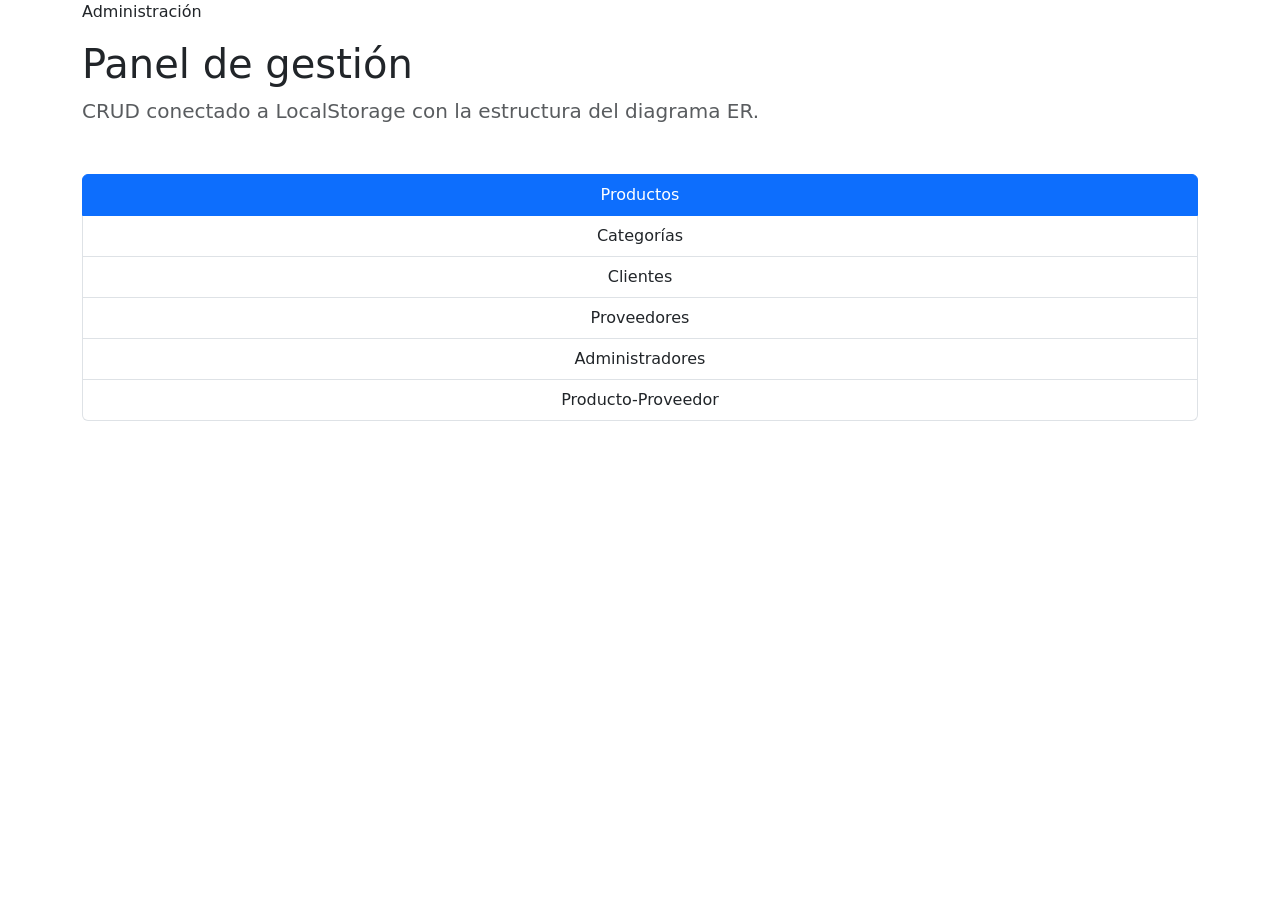
==== admin.html @ edb278b2 "Add files via upload" ====
<!doctype html><html lang="es"><head><meta charset="utf-8"><meta name="viewport" content="width=device-width,initial-scale=1"><title>Panel · Flores Mobiliario</title><link href="https://cdn.jsdelivr.net/npm/bootstrap@5.3.3/dist/css/bootstrap.min.css" rel="stylesheet"><link rel="stylesheet" href="css/estilos.css"><script src="js/app.js"></script></head><body><script>nav('admin')</script><script>requireAdmin()</script><header class="page-head"><div class="container"><p class="eyebrow text-dark">Administración</p><h1 class="section-title">Panel de gestión</h1><p class="lead text-muted">CRUD conectado a LocalStorage con la estructura del diagrama ER.</p></div></header><main class="container my-5"><div class="row g-4 mb-4" id="stats"></div><div class="admin-layout"><aside class="side"><div class="list-group"><button class="list-group-item active" onclick="section('productos',this)">Productos</button><button class="list-group-item" onclick="section('categorias',this)">Categorías</button><button class="list-group-item" onclick="section('clientes',this)">Clientes</button><button class="list-group-item" onclick="section('proveedores',this)">Proveedores</button><button class="list-group-item" onclick="section('admins',this)">Administradores</button><button class="list-group-item" onclick="section('relaciones',this)">Producto-Proveedor</button></div></aside><section class="card-pro p-4"><div id="panel"></div></section></div></main><script>
function refreshStats(){stats.innerHTML=[['Productos',get(DB.productos).length],['Clientes',get(DB.clientes).length],['Proveedores',get(DB.proveedores).length],['Cotizaciones',get(DB.cotizaciones).length]].map(x=>`<div class="col-md-3"><div class="card-pro stat"><div class="text-muted">${x[0]}</div><div class="num">${x[1]}</div></div></div>`).join('')}
function section(name,btn){document.querySelectorAll('.list-group-item').forEach(b=>b.classList.remove('active'));if(btn)btn.classList.add('active');window['sec_'+name]();refreshStats()}
function table(headers,rows){return `<div class="table-responsive"><table class="table"><thead><tr>${headers.map(h=>`<th>${h}</th>`).join('')}</tr></thead><tbody>${rows||'<tr><td colspan="99" class="text-center text-muted py-4">Sin registros.</td></tr>'}</tbody></table></div>`}
function sec_productos(){const cm=catsMap();panel.innerHTML=`<div class="d-flex justify-content-between mb-3"><h3>Productos</h3><button class="btn btn-brand" onclick="formProducto()">Nuevo producto</button></div>`+table(['Imagen','Nombre','Categoría','Precio','Stock','Acciones'],get(DB.productos).map(p=>`<tr><td><img class="thumb" src="${p.imagen}"></td><td>${p.nombre}<br><small>${p.color} · ${p.medida}</small></td><td>${cm[p.id_categoria]||''}</td><td>${money(p.precio)}</td><td>${p.stock}</td><td><button class="btn btn-sm btn-outline-brand" onclick="formProducto(${p.id})">Editar</button> <button class="btn btn-sm btn-outline-danger" onclick="delItem(DB.productos,${p.id});sec_productos()">Borrar</button></td></tr>`).join(''))}
function formProducto(id){const p=id?one(DB.productos,id):{id:'',nombre:'',color:'',precio:'',medida:'',stock:'',id_categoria:1,imagen:'escritorio.jpg',descripcion:''};panel.innerHTML=`<h3>${id?'Editar':'Nuevo'} producto</h3><form id="fp" class="row g-3"><div class="col-md-6"><label>Nombre</label><input id="nombre" class="form-control" value="${p.nombre}" required></div><div class="col-md-3"><label>Color</label><input id="color" class="form-control" value="${p.color}" required></div><div class="col-md-3"><label>Precio</label><input id="precio" type="number" class="form-control" value="${p.precio}" required></div><div class="col-md-4"><label>Medida</label><input id="medida" class="form-control" value="${p.medida}" required></div><div class="col-md-2"><label>Stock</label><input id="stock" type="number" class="form-control" value="${p.stock}" required></div><div class="col-md-3"><label>Categoría</label><select id="categoria" class="form-select">${get(DB.categorias).map(c=>`<option value="${c.id}" ${p.id_categoria==c.id?'selected':''}>${c.nombre}</option>`)}</select></div><div class="col-md-3"><label>Imagen</label><select id="imagen" class="form-select">${imgs.map(im=>`<option ${p.imagen==im?'selected':''}>${im}</option>`)}</select></div><div class="col-12"><label>Descripción</label><textarea id="descripcion" class="form-control">${p.descripcion||''}</textarea></div><div class="col-12"><button class="btn btn-brand">Guardar</button> <button type="button" class="btn btn-outline-secondary" onclick="sec_productos()">Cancelar</button></div></form>`;fp.onsubmit=e=>{e.preventDefault();let arr=get(DB.productos);let obj={id:id||nextId(DB.productos),nombre:nombre.value,color:color.value,precio:Number(precio.value),medida:medida.value,stock:Number(stock.value),id_categoria:Number(categoria.value),imagen:imagen.value,descripcion:descripcion.value};id?arr[arr.findIndex(x=>x.id==id)]=obj:arr.push(obj);set(DB.productos,arr);sec_productos()}}
function simpleSec(title,key,fields){panel.innerHTML=`<div class="d-flex justify-content-between mb-3"><h3>${title}</h3><button class="btn btn-brand" onclick="simpleForm('${title}','${key}')">Nuevo</button></div>`+table(['ID',...fields,'Acciones'],get(DB[key]).map(x=>`<tr><td>${x.id}</td>${fields.map(f=>`<td>${x[f]||''}</td>`).join('')}<td><button class="btn btn-sm btn-outline-brand" onclick="simpleForm('${title}','${key}',${x.id})">Editar</button> <button class="btn btn-sm btn-outline-danger" onclick="delItem(DB.${key},${x.id});section('${key==='administradores'?'admins':key}')">Borrar</button></td></tr>`).join(''))}
function simpleForm(title,key,id){const fields={categorias:['nombre'],clientes:['nombre','telefono','correo','direccion'],proveedores:['nombre','telefono','correo','direccion','ciudad','pais','estado'],administradores:['nombre','usuario','correo','password','rol']}[key];const x=id?one(DB[key],id):Object.fromEntries(fields.map(f=>[f,'']));panel.innerHTML=`<h3>${id?'Editar':'Nuevo'} ${title}</h3><form id="sf" class="row g-3">${fields.map(f=>`<div class="col-md-6"><label>${f}</label><input id="f_${f}" class="form-control" value="${x[f]||''}" ${f==='password'?'type="password"':''}></div>`).join('')}<div class="col-12"><button class="btn btn-brand">Guardar</button></div></form>`;sf.onsubmit=e=>{e.preventDefault();let arr=get(DB[key]);let obj={id:id||nextId(DB[key])};fields.forEach(f=>obj[f]=document.getElementById('f_'+f).value);id?arr[arr.findIndex(y=>y.id==id)]=obj:arr.push(obj);set(DB[key],arr);section(key==='administradores'?'admins':key)}}
function delItem(key,id){if(confirm('¿Eliminar registro?'))set(key,get(key).filter(x=>x.id!=id))}
function sec_categorias(){simpleSec('Categorías','categorias',['nombre'])}function sec_clientes(){simpleSec('Clientes','clientes',['nombre','telefono','correo','direccion'])}function sec_proveedores(){simpleSec('Proveedores','proveedores',['nombre','telefono','correo','ciudad','estado'])}function sec_admins(){simpleSec('Administradores','administradores',['nombre','usuario','correo','rol'])}
function sec_relaciones(){const ps=get(DB.productos),pr=get(DB.proveedores);panel.innerHTML=`<h3>Producto-Proveedor</h3><form id="fr" class="row g-3 mb-4"><div class="col-md-3"><select id="proveedor" class="form-select">${pr.map(x=>`<option value="${x.id}">${x.nombre}</option>`)}</select></div><div class="col-md-3"><select id="producto" class="form-select">${ps.map(x=>`<option value="${x.id}">${x.nombre}</option>`)}</select></div><div class="col-md-2"><input id="pc" type="number" class="form-control" placeholder="Precio compra"></div><div class="col-md-2"><input id="te" type="number" class="form-control" placeholder="Días entrega"></div><div class="col-md-2"><button class="btn btn-brand w-100">Agregar</button></div></form>`+table(['Proveedor','Producto','Precio compra','Entrega'],get(DB.productoProveedor).map(r=>`<tr><td>${one(DB.proveedores,r.id_proveedor)?.nombre||''}</td><td>${one(DB.productos,r.id_producto)?.nombre||''}</td><td>${money(r.precio_compra)}</td><td>${r.tiempo_entrega} días</td></tr>`).join(''));fr.onsubmit=e=>{e.preventDefault();let a=get(DB.productoProveedor);a.push({id_proveedor:Number(proveedor.value),id_producto:Number(producto.value),precio_compra:Number(pc.value),tiempo_entrega:Number(te.value)});set(DB.productoProveedor,a);sec_relaciones()}}
refreshStats();sec_productos();
</script><script>footer()</script><script src="https://cdn.jsdelivr.net/npm/bootstrap@5.3.3/dist/js/bootstrap.bundle.min.js"></script></body></html>
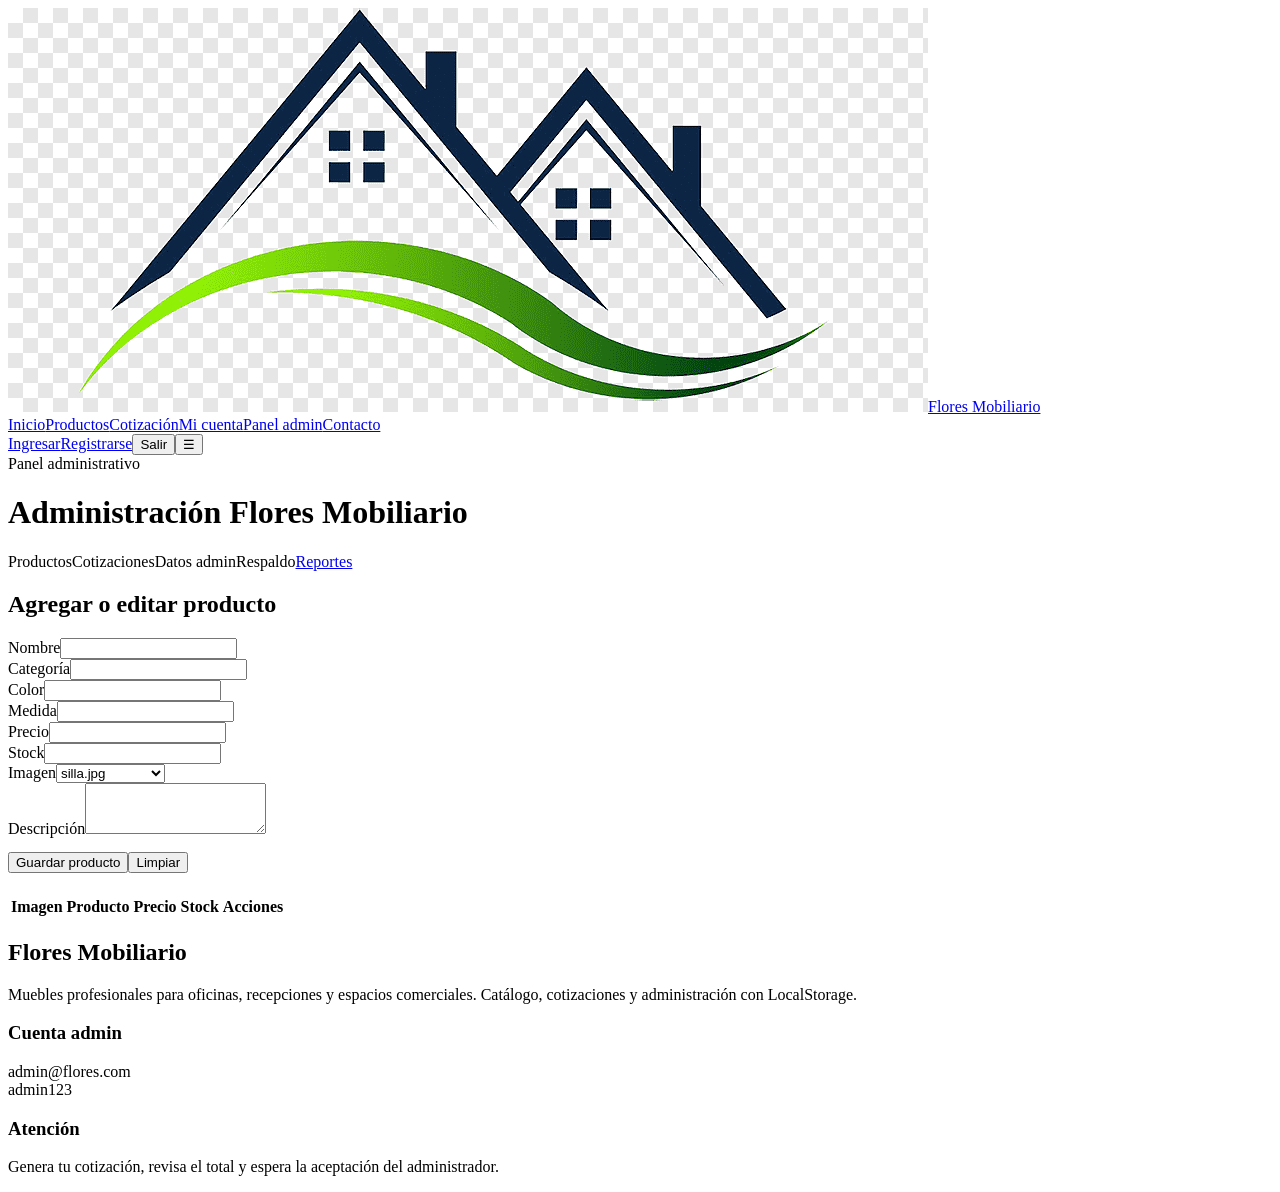
==== commit 2e750daa: "Add files via upload" ====
--- a/admin.html
+++ b/admin.html
@@ -1,13 +1 @@
-<!doctype html><html lang="es"><head><meta charset="utf-8"><meta name="viewport" content="width=device-width,initial-scale=1"><title>Panel · Flores Mobiliario</title><link href="https://cdn.jsdelivr.net/npm/bootstrap@5.3.3/dist/css/bootstrap.min.css" rel="stylesheet"><link rel="stylesheet" href="css/estilos.css"><script src="js/app.js"></script></head><body><script>nav('admin')</script><script>requireAdmin()</script><header class="page-head"><div class="container"><p class="eyebrow text-dark">Administración</p><h1 class="section-title">Panel de gestión</h1><p class="lead text-muted">CRUD conectado a LocalStorage con la estructura del diagrama ER.</p></div></header><main class="container my-5"><div class="row g-4 mb-4" id="stats"></div><div class="admin-layout"><aside class="side"><div class="list-group"><button class="list-group-item active" onclick="section('productos',this)">Productos</button><button class="list-group-item" onclick="section('categorias',this)">Categorías</button><button class="list-group-item" onclick="section('clientes',this)">Clientes</button><button class="list-group-item" onclick="section('proveedores',this)">Proveedores</button><button class="list-group-item" onclick="section('admins',this)">Administradores</button><button class="list-group-item" onclick="section('relaciones',this)">Producto-Proveedor</button></div></aside><section class="card-pro p-4"><div id="panel"></div></section></div></main><script>
-function refreshStats(){stats.innerHTML=[['Productos',get(DB.productos).length],['Clientes',get(DB.clientes).length],['Proveedores',get(DB.proveedores).length],['Cotizaciones',get(DB.cotizaciones).length]].map(x=>`<div class="col-md-3"><div class="card-pro stat"><div class="text-muted">${x[0]}</div><div class="num">${x[1]}</div></div></div>`).join('')}
-function section(name,btn){document.querySelectorAll('.list-group-item').forEach(b=>b.classList.remove('active'));if(btn)btn.classList.add('active');window['sec_'+name]();refreshStats()}
-function table(headers,rows){return `<div class="table-responsive"><table class="table"><thead><tr>${headers.map(h=>`<th>${h}</th>`).join('')}</tr></thead><tbody>${rows||'<tr><td colspan="99" class="text-center text-muted py-4">Sin registros.</td></tr>'}</tbody></table></div>`}
-function sec_productos(){const cm=catsMap();panel.innerHTML=`<div class="d-flex justify-content-between mb-3"><h3>Productos</h3><button class="btn btn-brand" onclick="formProducto()">Nuevo producto</button></div>`+table(['Imagen','Nombre','Categoría','Precio','Stock','Acciones'],get(DB.productos).map(p=>`<tr><td><img class="thumb" src="${p.imagen}"></td><td>${p.nombre}<br><small>${p.color} · ${p.medida}</small></td><td>${cm[p.id_categoria]||''}</td><td>${money(p.precio)}</td><td>${p.stock}</td><td><button class="btn btn-sm btn-outline-brand" onclick="formProducto(${p.id})">Editar</button> <button class="btn btn-sm btn-outline-danger" onclick="delItem(DB.productos,${p.id});sec_productos()">Borrar</button></td></tr>`).join(''))}
-function formProducto(id){const p=id?one(DB.productos,id):{id:'',nombre:'',color:'',precio:'',medida:'',stock:'',id_categoria:1,imagen:'escritorio.jpg',descripcion:''};panel.innerHTML=`<h3>${id?'Editar':'Nuevo'} producto</h3><form id="fp" class="row g-3"><div class="col-md-6"><label>Nombre</label><input id="nombre" class="form-control" value="${p.nombre}" required></div><div class="col-md-3"><label>Color</label><input id="color" class="form-control" value="${p.color}" required></div><div class="col-md-3"><label>Precio</label><input id="precio" type="number" class="form-control" value="${p.precio}" required></div><div class="col-md-4"><label>Medida</label><input id="medida" class="form-control" value="${p.medida}" required></div><div class="col-md-2"><label>Stock</label><input id="stock" type="number" class="form-control" value="${p.stock}" required></div><div class="col-md-3"><label>Categoría</label><select id="categoria" class="form-select">${get(DB.categorias).map(c=>`<option value="${c.id}" ${p.id_categoria==c.id?'selected':''}>${c.nombre}</option>`)}</select></div><div class="col-md-3"><label>Imagen</label><select id="imagen" class="form-select">${imgs.map(im=>`<option ${p.imagen==im?'selected':''}>${im}</option>`)}</select></div><div class="col-12"><label>Descripción</label><textarea id="descripcion" class="form-control">${p.descripcion||''}</textarea></div><div class="col-12"><button class="btn btn-brand">Guardar</button> <button type="button" class="btn btn-outline-secondary" onclick="sec_productos()">Cancelar</button></div></form>`;fp.onsubmit=e=>{e.preventDefault();let arr=get(DB.productos);let obj={id:id||nextId(DB.productos),nombre:nombre.value,color:color.value,precio:Number(precio.value),medida:medida.value,stock:Number(stock.value),id_categoria:Number(categoria.value),imagen:imagen.value,descripcion:descripcion.value};id?arr[arr.findIndex(x=>x.id==id)]=obj:arr.push(obj);set(DB.productos,arr);sec_productos()}}
-function simpleSec(title,key,fields){panel.innerHTML=`<div class="d-flex justify-content-between mb-3"><h3>${title}</h3><button class="btn btn-brand" onclick="simpleForm('${title}','${key}')">Nuevo</button></div>`+table(['ID',...fields,'Acciones'],get(DB[key]).map(x=>`<tr><td>${x.id}</td>${fields.map(f=>`<td>${x[f]||''}</td>`).join('')}<td><button class="btn btn-sm btn-outline-brand" onclick="simpleForm('${title}','${key}',${x.id})">Editar</button> <button class="btn btn-sm btn-outline-danger" onclick="delItem(DB.${key},${x.id});section('${key==='administradores'?'admins':key}')">Borrar</button></td></tr>`).join(''))}
-function simpleForm(title,key,id){const fields={categorias:['nombre'],clientes:['nombre','telefono','correo','direccion'],proveedores:['nombre','telefono','correo','direccion','ciudad','pais','estado'],administradores:['nombre','usuario','correo','password','rol']}[key];const x=id?one(DB[key],id):Object.fromEntries(fields.map(f=>[f,'']));panel.innerHTML=`<h3>${id?'Editar':'Nuevo'} ${title}</h3><form id="sf" class="row g-3">${fields.map(f=>`<div class="col-md-6"><label>${f}</label><input id="f_${f}" class="form-control" value="${x[f]||''}" ${f==='password'?'type="password"':''}></div>`).join('')}<div class="col-12"><button class="btn btn-brand">Guardar</button></div></form>`;sf.onsubmit=e=>{e.preventDefault();let arr=get(DB[key]);let obj={id:id||nextId(DB[key])};fields.forEach(f=>obj[f]=document.getElementById('f_'+f).value);id?arr[arr.findIndex(y=>y.id==id)]=obj:arr.push(obj);set(DB[key],arr);section(key==='administradores'?'admins':key)}}
-function delItem(key,id){if(confirm('¿Eliminar registro?'))set(key,get(key).filter(x=>x.id!=id))}
-function sec_categorias(){simpleSec('Categorías','categorias',['nombre'])}function sec_clientes(){simpleSec('Clientes','clientes',['nombre','telefono','correo','direccion'])}function sec_proveedores(){simpleSec('Proveedores','proveedores',['nombre','telefono','correo','ciudad','estado'])}function sec_admins(){simpleSec('Administradores','administradores',['nombre','usuario','correo','rol'])}
-function sec_relaciones(){const ps=get(DB.productos),pr=get(DB.proveedores);panel.innerHTML=`<h3>Producto-Proveedor</h3><form id="fr" class="row g-3 mb-4"><div class="col-md-3"><select id="proveedor" class="form-select">${pr.map(x=>`<option value="${x.id}">${x.nombre}</option>`)}</select></div><div class="col-md-3"><select id="producto" class="form-select">${ps.map(x=>`<option value="${x.id}">${x.nombre}</option>`)}</select></div><div class="col-md-2"><input id="pc" type="number" class="form-control" placeholder="Precio compra"></div><div class="col-md-2"><input id="te" type="number" class="form-control" placeholder="Días entrega"></div><div class="col-md-2"><button class="btn btn-brand w-100">Agregar</button></div></form>`+table(['Proveedor','Producto','Precio compra','Entrega'],get(DB.productoProveedor).map(r=>`<tr><td>${one(DB.proveedores,r.id_proveedor)?.nombre||''}</td><td>${one(DB.productos,r.id_producto)?.nombre||''}</td><td>${money(r.precio_compra)}</td><td>${r.tiempo_entrega} días</td></tr>`).join(''));fr.onsubmit=e=>{e.preventDefault();let a=get(DB.productoProveedor);a.push({id_proveedor:Number(proveedor.value),id_producto:Number(producto.value),precio_compra:Number(pc.value),tiempo_entrega:Number(te.value)});set(DB.productoProveedor,a);sec_relaciones()}}
-refreshStats();sec_productos();
-</script><script>footer()</script><script src="https://cdn.jsdelivr.net/npm/bootstrap@5.3.3/dist/js/bootstrap.bundle.min.js"></script></body></html>+<!doctype html><html lang="es"><head><meta charset="utf-8"><meta name="viewport" content="width=device-width, initial-scale=1"><title>Admin | Flores Mobiliario</title><link rel="stylesheet" href="css/estilos.css"></head><body><header class="topbar"><div class="container nav"><a class="brand" href="index.html"><img src="logo.png" alt="Logo"><span>Flores Mobiliario</span></a><nav class="links"><a href="index.html">Inicio</a><a href="productos.html">Productos</a><a href="cotizacion.html" data-user>Cotización</a><a href="perfil.html" data-user>Mi cuenta</a><a href="admin.html" data-admin>Panel admin</a><a href="contacto.html">Contacto</a></nav><div class="nav-actions"><a class="btn btn-outline btn-small" href="login.html" data-guest>Ingresar</a><a class="btn btn-primary btn-small" href="registro.html" data-guest>Registrarse</a><button class="btn btn-outline btn-small" onclick="logout()" data-auth>Salir</button><button id="mobileMenu" class="btn btn-small mobile-menu">☰</button></div></div></header><main id="adminPage" class="section"><div class="container"><span class="pill">Panel administrativo</span><h1 class="section-title">Administración Flores Mobiliario</h1><div class="admin-layout"><aside class="side"><a data-go="productos" onclick="adminTab('productos')">Productos</a><a data-go="cotizaciones" onclick="adminTab('cotizaciones')">Cotizaciones</a><a data-go="adminDatos" onclick="adminTab('adminDatos')">Datos admin</a><a data-go="respaldo" onclick="adminTab('respaldo')">Respaldo</a><a href="reportes.html">Reportes</a></aside><section><div data-panel="productos"><div class="card card-pad"><h2>Agregar o editar producto</h2><form id="productForm"><input type="hidden" name="id"><div class="form-grid"><div class="form-row"><label>Nombre</label><input name="nombre" class="input" required></div><div class="form-row"><label>Categoría</label><input name="categoria" class="input" required></div><div class="form-row"><label>Color</label><input name="color" class="input" required></div><div class="form-row"><label>Medida</label><input name="medida" class="input" required></div><div class="form-row"><label>Precio</label><input name="precio" type="number" class="input" required></div><div class="form-row"><label>Stock</label><input name="stock" type="number" class="input" required></div><div class="form-row"><label>Imagen</label><select name="img"><option>silla.jpg</option><option>escritorio.jpg</option><option>librero.jpeg</option><option>mesa.jpeg</option><option>recepcion.jpeg</option><option>archivero.jpg</option><option>banner.jpg</option></select></div><div class="form-row" style="grid-column:1/-1"><label>Descripción</label><textarea name="descripcion" rows="3" required></textarea></div></div><button class="btn btn-primary" style="margin-top:14px">Guardar producto</button><button type="button" class="btn btn-outline" onclick="clearProduct()">Limpiar</button></form></div><div class="table-wrap" style="margin-top:22px"><table><thead><tr><th>Imagen</th><th>Producto</th><th>Precio</th><th>Stock</th><th>Acciones</th></tr></thead><tbody id="adminProducts"></tbody></table></div></div><div data-panel="cotizaciones" style="display:none"><h2>Cotizaciones de usuarios</h2><p class="section-lead">Puedes aceptar, eliminar o aplicar cambios de cantidades a una cotización si el cliente lo pide.</p><div id="adminQuotes" class="grid"></div></div><div data-panel="adminDatos" style="display:none"><form id="adminForm" class="card card-pad"><h2>Datos del administrador</h2><div class="form-grid"><div class="form-row"><label>Nombre</label><input name="nombre" class="input"></div><div class="form-row"><label>Apellidos</label><input name="apellidos" class="input"></div><div class="form-row"><label>Correo</label><input name="correo" type="email" class="input"></div><div class="form-row"><label>Teléfono</label><input name="telefono" class="input"></div><div class="form-row"><label>Rol</label><input name="rol" class="input"></div><div class="form-row"><label>Contraseña</label><input name="password" class="input"></div></div><button class="btn btn-primary" style="margin-top:14px">Guardar datos</button> <button type="button" id="deleteAdmin" class="btn btn-danger" style="margin-top:14px">Eliminar mi cuenta admin</button><p class="mini">La eliminación pide confirmación de la dueña.</p></form></div><div data-panel="respaldo" style="display:none"><div class="card card-pad"><h2>Respaldo de información</h2><p class="section-lead">Exporta o importa una copia JSON de LocalStorage para cumplir el respaldo de información del sistema.</p><button class="btn btn-primary" onclick="exportBackup()">Descargar respaldo JSON</button><label class="btn btn-outline" style="margin-left:8px">Importar respaldo<input type="file" accept="application/json" style="display:none" onchange="importBackup(this.files[0])"></label></div></div></section></div></div></main><footer class="footer"><div class="container footer-grid"><div><h2>Flores Mobiliario</h2><p>Muebles profesionales para oficinas, recepciones y espacios comerciales. Catálogo, cotizaciones y administración con LocalStorage.</p></div><div><h3>Cuenta admin</h3><p>admin@flores.com<br>admin123</p></div><div><h3>Atención</h3><p>Genera tu cotización, revisa el total y espera la aceptación del administrador.</p></div></div></footer><div id="toast" class="toast"></div><script src="js/app.js"></script></body></html>
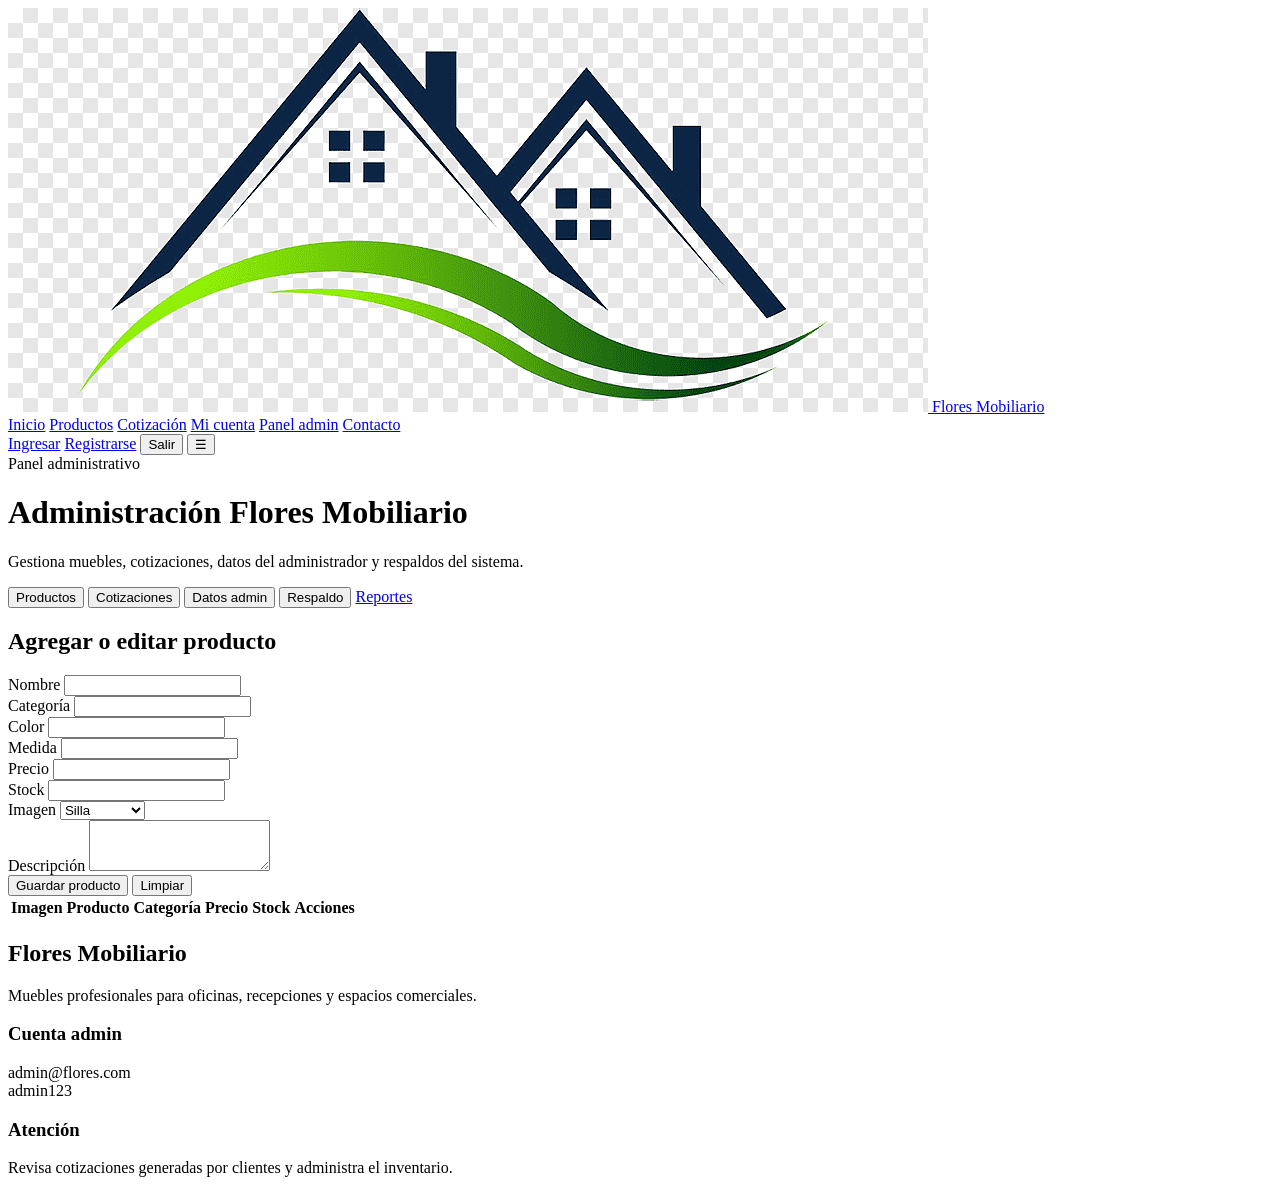
==== commit 8240ae07: "Update admin.html" ====
--- a/admin.html
+++ b/admin.html
@@ -1 +1,243 @@
-<!doctype html><html lang="es"><head><meta charset="utf-8"><meta name="viewport" content="width=device-width, initial-scale=1"><title>Admin | Flores Mobiliario</title><link rel="stylesheet" href="css/estilos.css"></head><body><header class="topbar"><div class="container nav"><a class="brand" href="index.html"><img src="logo.png" alt="Logo"><span>Flores Mobiliario</span></a><nav class="links"><a href="index.html">Inicio</a><a href="productos.html">Productos</a><a href="cotizacion.html" data-user>Cotización</a><a href="perfil.html" data-user>Mi cuenta</a><a href="admin.html" data-admin>Panel admin</a><a href="contacto.html">Contacto</a></nav><div class="nav-actions"><a class="btn btn-outline btn-small" href="login.html" data-guest>Ingresar</a><a class="btn btn-primary btn-small" href="registro.html" data-guest>Registrarse</a><button class="btn btn-outline btn-small" onclick="logout()" data-auth>Salir</button><button id="mobileMenu" class="btn btn-small mobile-menu">☰</button></div></div></header><main id="adminPage" class="section"><div class="container"><span class="pill">Panel administrativo</span><h1 class="section-title">Administración Flores Mobiliario</h1><div class="admin-layout"><aside class="side"><a data-go="productos" onclick="adminTab('productos')">Productos</a><a data-go="cotizaciones" onclick="adminTab('cotizaciones')">Cotizaciones</a><a data-go="adminDatos" onclick="adminTab('adminDatos')">Datos admin</a><a data-go="respaldo" onclick="adminTab('respaldo')">Respaldo</a><a href="reportes.html">Reportes</a></aside><section><div data-panel="productos"><div class="card card-pad"><h2>Agregar o editar producto</h2><form id="productForm"><input type="hidden" name="id"><div class="form-grid"><div class="form-row"><label>Nombre</label><input name="nombre" class="input" required></div><div class="form-row"><label>Categoría</label><input name="categoria" class="input" required></div><div class="form-row"><label>Color</label><input name="color" class="input" required></div><div class="form-row"><label>Medida</label><input name="medida" class="input" required></div><div class="form-row"><label>Precio</label><input name="precio" type="number" class="input" required></div><div class="form-row"><label>Stock</label><input name="stock" type="number" class="input" required></div><div class="form-row"><label>Imagen</label><select name="img"><option>silla.jpg</option><option>escritorio.jpg</option><option>librero.jpeg</option><option>mesa.jpeg</option><option>recepcion.jpeg</option><option>archivero.jpg</option><option>banner.jpg</option></select></div><div class="form-row" style="grid-column:1/-1"><label>Descripción</label><textarea name="descripcion" rows="3" required></textarea></div></div><button class="btn btn-primary" style="margin-top:14px">Guardar producto</button><button type="button" class="btn btn-outline" onclick="clearProduct()">Limpiar</button></form></div><div class="table-wrap" style="margin-top:22px"><table><thead><tr><th>Imagen</th><th>Producto</th><th>Precio</th><th>Stock</th><th>Acciones</th></tr></thead><tbody id="adminProducts"></tbody></table></div></div><div data-panel="cotizaciones" style="display:none"><h2>Cotizaciones de usuarios</h2><p class="section-lead">Puedes aceptar, eliminar o aplicar cambios de cantidades a una cotización si el cliente lo pide.</p><div id="adminQuotes" class="grid"></div></div><div data-panel="adminDatos" style="display:none"><form id="adminForm" class="card card-pad"><h2>Datos del administrador</h2><div class="form-grid"><div class="form-row"><label>Nombre</label><input name="nombre" class="input"></div><div class="form-row"><label>Apellidos</label><input name="apellidos" class="input"></div><div class="form-row"><label>Correo</label><input name="correo" type="email" class="input"></div><div class="form-row"><label>Teléfono</label><input name="telefono" class="input"></div><div class="form-row"><label>Rol</label><input name="rol" class="input"></div><div class="form-row"><label>Contraseña</label><input name="password" class="input"></div></div><button class="btn btn-primary" style="margin-top:14px">Guardar datos</button> <button type="button" id="deleteAdmin" class="btn btn-danger" style="margin-top:14px">Eliminar mi cuenta admin</button><p class="mini">La eliminación pide confirmación de la dueña.</p></form></div><div data-panel="respaldo" style="display:none"><div class="card card-pad"><h2>Respaldo de información</h2><p class="section-lead">Exporta o importa una copia JSON de LocalStorage para cumplir el respaldo de información del sistema.</p><button class="btn btn-primary" onclick="exportBackup()">Descargar respaldo JSON</button><label class="btn btn-outline" style="margin-left:8px">Importar respaldo<input type="file" accept="application/json" style="display:none" onchange="importBackup(this.files[0])"></label></div></div></section></div></div></main><footer class="footer"><div class="container footer-grid"><div><h2>Flores Mobiliario</h2><p>Muebles profesionales para oficinas, recepciones y espacios comerciales. Catálogo, cotizaciones y administración con LocalStorage.</p></div><div><h3>Cuenta admin</h3><p>admin@flores.com<br>admin123</p></div><div><h3>Atención</h3><p>Genera tu cotización, revisa el total y espera la aceptación del administrador.</p></div></div></footer><div id="toast" class="toast"></div><script src="js/app.js"></script></body></html>+<!doctype html>
+<html lang="es">
+<head>
+  <meta charset="utf-8">
+  <meta name="viewport" content="width=device-width, initial-scale=1">
+  <title>Panel Administrativo | Flores Mobiliario</title>
+  <link rel="stylesheet" href="css/estilos.css">
+</head>
+
+<body>
+  <header class="topbar">
+    <div class="container nav">
+      <a class="brand" href="index.html">
+        <img src="logo.png" alt="Logo Flores Mobiliario">
+        <span>Flores Mobiliario</span>
+      </a>
+
+      <nav class="links" id="navLinks">
+        <a href="index.html">Inicio</a>
+        <a href="productos.html">Productos</a>
+        <a href="cotizacion.html" data-user>Cotización</a>
+        <a href="perfil.html" data-user>Mi cuenta</a>
+        <a href="admin.html" data-admin>Panel admin</a>
+        <a href="contacto.html">Contacto</a>
+      </nav>
+
+      <div class="nav-actions">
+        <a class="btn btn-outline btn-small" href="login.html" data-guest>Ingresar</a>
+        <a class="btn btn-primary btn-small" href="registro.html" data-guest>Registrarse</a>
+        <button class="btn btn-outline btn-small" type="button" onclick="logout()" data-auth>Salir</button>
+        <button id="mobileMenu" class="btn btn-small mobile-menu" type="button">☰</button>
+      </div>
+    </div>
+  </header>
+
+  <main id="adminPage" class="section">
+    <div class="container">
+      <span class="pill">Panel administrativo</span>
+      <h1 class="section-title">Administración Flores Mobiliario</h1>
+      <p class="section-lead">
+        Gestiona muebles, cotizaciones, datos del administrador y respaldos del sistema.
+      </p>
+
+      <div class="admin-layout">
+        <aside class="side">
+          <button type="button" data-go="productos" onclick="adminTab('productos')">Productos</button>
+          <button type="button" data-go="cotizaciones" onclick="adminTab('cotizaciones')">Cotizaciones</button>
+          <button type="button" data-go="adminDatos" onclick="adminTab('adminDatos')">Datos admin</button>
+          <button type="button" data-go="respaldo" onclick="adminTab('respaldo')">Respaldo</button>
+          <a href="reportes.html">Reportes</a>
+        </aside>
+
+        <section class="admin-content">
+
+          <div data-panel="productos">
+            <div class="card card-pad">
+              <h2>Agregar o editar producto</h2>
+
+              <form id="productForm">
+                <input type="hidden" name="id">
+
+                <div class="form-grid">
+                  <div class="form-row">
+                    <label>Nombre</label>
+                    <input name="nombre" class="input" required>
+                  </div>
+
+                  <div class="form-row">
+                    <label>Categoría</label>
+                    <input name="categoria" class="input" required>
+                  </div>
+
+                  <div class="form-row">
+                    <label>Color</label>
+                    <input name="color" class="input" required>
+                  </div>
+
+                  <div class="form-row">
+                    <label>Medida</label>
+                    <input name="medida" class="input" required>
+                  </div>
+
+                  <div class="form-row">
+                    <label>Precio</label>
+                    <input name="precio" type="number" min="1" step="0.01" class="input" required>
+                  </div>
+
+                  <div class="form-row">
+                    <label>Stock</label>
+                    <input name="stock" type="number" min="0" class="input" required>
+                  </div>
+
+                  <div class="form-row">
+                    <label>Imagen</label>
+                    <select name="img" class="input" required>
+                      <option value="silla.jpg">Silla</option>
+                      <option value="escritorio.jpg">Escritorio</option>
+                      <option value="librero.jpeg">Librero</option>
+                      <option value="mesa.jpeg">Mesa</option>
+                      <option value="recepcion.jpeg">Recepción</option>
+                      <option value="archivero.jpg">Archivero</option>
+                      <option value="banner.jpg">Banner</option>
+                    </select>
+                  </div>
+
+                  <div class="form-row full">
+                    <label>Descripción</label>
+                    <textarea name="descripcion" rows="3" class="input" required></textarea>
+                  </div>
+                </div>
+
+                <div class="form-actions">
+                  <button class="btn btn-primary" type="submit">Guardar producto</button>
+                  <button class="btn btn-outline" type="button" onclick="clearProduct()">Limpiar</button>
+                </div>
+              </form>
+            </div>
+
+            <div class="table-wrap">
+              <table>
+                <thead>
+                  <tr>
+                    <th>Imagen</th>
+                    <th>Producto</th>
+                    <th>Categoría</th>
+                    <th>Precio</th>
+                    <th>Stock</th>
+                    <th>Acciones</th>
+                  </tr>
+                </thead>
+                <tbody id="adminProducts"></tbody>
+              </table>
+            </div>
+          </div>
+
+          <div data-panel="cotizaciones" style="display:none">
+            <h2>Cotizaciones de usuarios</h2>
+            <p class="section-lead">
+              Consulta, acepta, modifica o elimina cotizaciones generadas por los clientes.
+            </p>
+            <div id="adminQuotes" class="grid"></div>
+          </div>
+
+          <div data-panel="adminDatos" style="display:none">
+            <form id="adminForm" class="card card-pad">
+              <h2>Datos del administrador</h2>
+
+              <div class="form-grid">
+                <div class="form-row">
+                  <label>Nombre</label>
+                  <input name="nombre" class="input" required>
+                </div>
+
+                <div class="form-row">
+                  <label>Apellidos</label>
+                  <input name="apellidos" class="input" required>
+                </div>
+
+                <div class="form-row">
+                  <label>Correo</label>
+                  <input name="correo" type="email" class="input" required>
+                </div>
+
+                <div class="form-row">
+                  <label>Teléfono</label>
+                  <input name="telefono" class="input" required>
+                </div>
+
+                <div class="form-row">
+                  <label>Rol</label>
+                  <input name="rol" class="input" required>
+                </div>
+
+                <div class="form-row">
+                  <label>Contraseña</label>
+                  <input name="password" type="password" class="input" required>
+                </div>
+              </div>
+
+              <div class="form-actions">
+                <button class="btn btn-primary" type="submit">Guardar datos</button>
+                <button type="button" id="deleteAdmin" class="btn btn-danger">
+                  Eliminar mi cuenta admin
+                </button>
+              </div>
+
+              <p class="mini">
+                La eliminación requiere confirmación de la dueña.
+              </p>
+            </form>
+          </div>
+
+          <div data-panel="respaldo" style="display:none">
+            <div class="card card-pad">
+              <h2>Respaldo de información</h2>
+              <p class="section-lead">
+                Exporta o importa una copia JSON de LocalStorage para evitar pérdida de información.
+              </p>
+
+              <button class="btn btn-primary" type="button" onclick="exportBackup()">
+                Descargar respaldo JSON
+              </button>
+
+              <label class="btn btn-outline">
+                Importar respaldo
+                <input type="file" accept="application/json" hidden onchange="importBackup(this.files[0])">
+              </label>
+            </div>
+          </div>
+
+        </section>
+      </div>
+    </div>
+  </main>
+
+  <footer class="footer">
+    <div class="container footer-grid">
+      <div>
+        <h2>Flores Mobiliario</h2>
+        <p>
+          Muebles profesionales para oficinas, recepciones y espacios comerciales.
+        </p>
+      </div>
+
+      <div>
+        <h3>Cuenta admin</h3>
+        <p>admin@flores.com<br>admin123</p>
+      </div>
+
+      <div>
+        <h3>Atención</h3>
+        <p>
+          Revisa cotizaciones generadas por clientes y administra el inventario.
+        </p>
+      </div>
+    </div>
+  </footer>
+
+  <div id="toast" class="toast"></div>
+
+  <script src="js/app.js"></script>
+</body>
+</html>
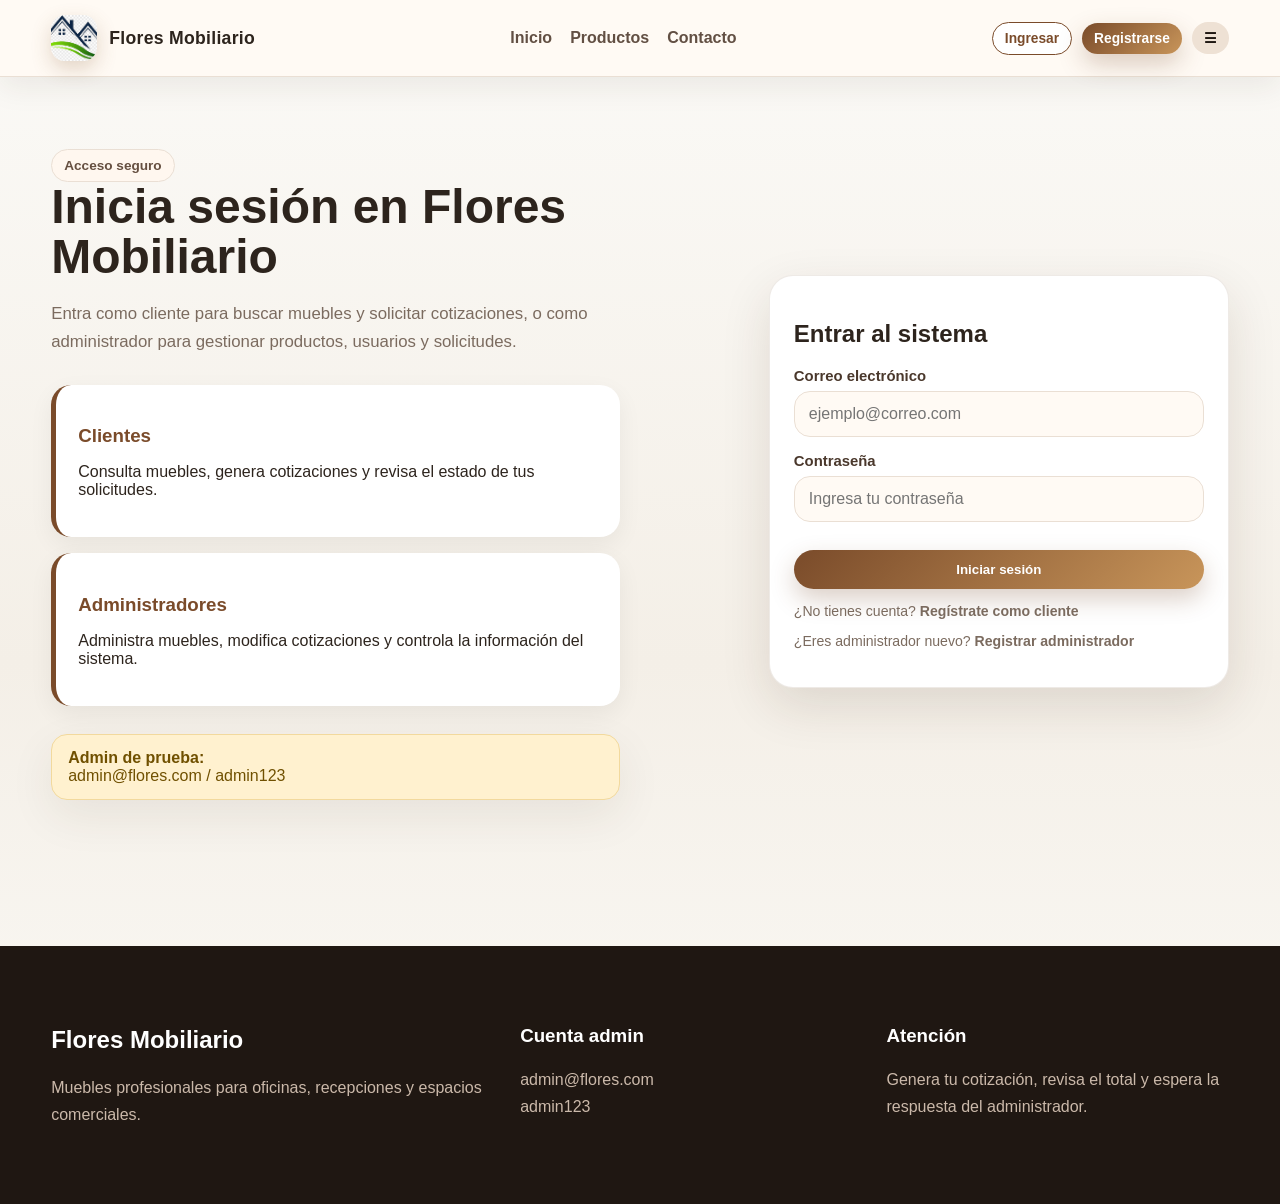
==== commit 26109840: "Update admin.html" ====
--- a/admin.html
+++ b/admin.html
@@ -1,5 +1,7 @@
+```html
 <!doctype html>
 <html lang="es">
+
 <head>
   <meta charset="utf-8">
   <meta name="viewport" content="width=device-width, initial-scale=1">
@@ -8,8 +10,10 @@
 </head>
 
 <body>
+
   <header class="topbar">
     <div class="container nav">
+
       <a class="brand" href="index.html">
         <img src="logo.png" alt="Logo Flores Mobiliario">
         <span>Flores Mobiliario</span>
@@ -20,46 +24,109 @@
         <a href="productos.html">Productos</a>
         <a href="cotizacion.html" data-user>Cotización</a>
         <a href="perfil.html" data-user>Mi cuenta</a>
-        <a href="admin.html" data-admin>Panel admin</a>
+        <a href="admin.html" data-admin class="active">Panel admin</a>
         <a href="contacto.html">Contacto</a>
       </nav>
 
       <div class="nav-actions">
-        <a class="btn btn-outline btn-small" href="login.html" data-guest>Ingresar</a>
-        <a class="btn btn-primary btn-small" href="registro.html" data-guest>Registrarse</a>
-        <button class="btn btn-outline btn-small" type="button" onclick="logout()" data-auth>Salir</button>
-        <button id="mobileMenu" class="btn btn-small mobile-menu" type="button">☰</button>
+        <a class="btn btn-outline btn-small" href="login.html" data-guest>
+          Ingresar
+        </a>
+
+        <a class="btn btn-primary btn-small" href="registro.html" data-guest>
+          Registrarse
+        </a>
+
+        <button
+          class="btn btn-outline btn-small"
+          type="button"
+          onclick="logout()"
+          data-auth>
+          Salir
+        </button>
+
+        <button id="mobileMenu" class="btn btn-small mobile-menu" type="button">
+          ☰
+        </button>
       </div>
+
     </div>
   </header>
 
   <main id="adminPage" class="section">
+
     <div class="container">
+
       <span class="pill">Panel administrativo</span>
-      <h1 class="section-title">Administración Flores Mobiliario</h1>
+
+      <h1 class="section-title">
+        Administración Flores Mobiliario
+      </h1>
+
       <p class="section-lead">
-        Gestiona muebles, cotizaciones, datos del administrador y respaldos del sistema.
+        Gestiona productos, cotizaciones, usuarios administrativos y respaldos del sistema.
       </p>
 
       <div class="admin-layout">
+
+        <!-- MENU LATERAL -->
         <aside class="side">
-          <button type="button" data-go="productos" onclick="adminTab('productos')">Productos</button>
-          <button type="button" data-go="cotizaciones" onclick="adminTab('cotizaciones')">Cotizaciones</button>
-          <button type="button" data-go="adminDatos" onclick="adminTab('adminDatos')">Datos admin</button>
-          <button type="button" data-go="respaldo" onclick="adminTab('respaldo')">Respaldo</button>
+
+          <button
+            type="button"
+            data-go="productos"
+            onclick="adminTab('productos')">
+            Productos
+          </button>
+
+          <button
+            type="button"
+            data-go="cotizaciones"
+            onclick="adminTab('cotizaciones')">
+            Cotizaciones
+          </button>
+
+          <button
+            type="button"
+            data-go="adminDatos"
+            onclick="adminTab('adminDatos')">
+            Datos admin
+          </button>
+
+          <button
+            type="button"
+            data-go="respaldo"
+            onclick="adminTab('respaldo')">
+            Respaldo
+          </button>
+
           <a href="reportes.html">Reportes</a>
+
         </aside>
 
+        <!-- CONTENIDO -->
         <section class="admin-content">
 
+          <!-- PRODUCTOS -->
           <div data-panel="productos">
+
             <div class="card card-pad">
-              <h2>Agregar o editar producto</h2>
+
+              <div class="title-row">
+                <div>
+                  <h2>Agregar o editar producto</h2>
+                  <p class="mini">
+                    Administra el catálogo principal de muebles.
+                  </p>
+                </div>
+              </div>
 
               <form id="productForm">
+
                 <input type="hidden" name="id">
 
                 <div class="form-grid">
+
                   <div class="form-row">
                     <label>Nombre</label>
                     <input name="nombre" class="input" required>
@@ -82,16 +149,28 @@
 
                   <div class="form-row">
                     <label>Precio</label>
-                    <input name="precio" type="number" min="1" step="0.01" class="input" required>
+                    <input
+                      name="precio"
+                      type="number"
+                      min="1"
+                      step="0.01"
+                      class="input"
+                      required>
                   </div>
 
                   <div class="form-row">
                     <label>Stock</label>
-                    <input name="stock" type="number" min="0" class="input" required>
+                    <input
+                      name="stock"
+                      type="number"
+                      min="0"
+                      class="input"
+                      required>
                   </div>
 
                   <div class="form-row">
                     <label>Imagen</label>
+
                     <select name="img" class="input" required>
                       <option value="silla.jpg">Silla</option>
                       <option value="escritorio.jpg">Escritorio</option>
@@ -105,19 +184,39 @@
 
                   <div class="form-row full">
                     <label>Descripción</label>
-                    <textarea name="descripcion" rows="3" class="input" required></textarea>
-                  </div>
+
+                    <textarea
+                      name="descripcion"
+                      rows="4"
+                      class="input"
+                      required></textarea>
+                  </div>
+
                 </div>
 
                 <div class="form-actions">
-                  <button class="btn btn-primary" type="submit">Guardar producto</button>
-                  <button class="btn btn-outline" type="button" onclick="clearProduct()">Limpiar</button>
-                </div>
+
+                  <button class="btn btn-primary" type="submit">
+                    Guardar producto
+                  </button>
+
+                  <button
+                    class="btn btn-outline"
+                    type="button"
+                    onclick="clearProduct()">
+                    Limpiar
+                  </button>
+
+                </div>
+
               </form>
+
             </div>
 
             <div class="table-wrap">
+
               <table>
+
                 <thead>
                   <tr>
                     <th>Imagen</th>
@@ -128,24 +227,41 @@
                     <th>Acciones</th>
                   </tr>
                 </thead>
+
                 <tbody id="adminProducts"></tbody>
+
               </table>
+
             </div>
+
           </div>
 
+          <!-- COTIZACIONES -->
           <div data-panel="cotizaciones" style="display:none">
-            <h2>Cotizaciones de usuarios</h2>
-            <p class="section-lead">
-              Consulta, acepta, modifica o elimina cotizaciones generadas por los clientes.
-            </p>
+
+            <div class="title-row">
+              <div>
+                <h2>Cotizaciones de usuarios</h2>
+
+                <p class="section-lead">
+                  Consulta, revisa, edita y elimina cotizaciones enviadas por los clientes.
+                </p>
+              </div>
+            </div>
+
             <div id="adminQuotes" class="grid"></div>
+
           </div>
 
+          <!-- DATOS ADMIN -->
           <div data-panel="adminDatos" style="display:none">
+
             <form id="adminForm" class="card card-pad">
+
               <h2>Datos del administrador</h2>
 
               <div class="form-grid">
+
                 <div class="form-row">
                   <label>Nombre</label>
                   <input name="nombre" class="input" required>
@@ -173,71 +289,122 @@
 
                 <div class="form-row">
                   <label>Contraseña</label>
-                  <input name="password" type="password" class="input" required>
-                </div>
+                  <input
+                    name="password"
+                    type="password"
+                    class="input"
+                    required>
+                </div>
+
               </div>
 
               <div class="form-actions">
-                <button class="btn btn-primary" type="submit">Guardar datos</button>
-                <button type="button" id="deleteAdmin" class="btn btn-danger">
-                  Eliminar mi cuenta admin
+
+                <button class="btn btn-primary" type="submit">
+                  Guardar datos
                 </button>
+
+                <button
+                  type="button"
+                  id="deleteAdmin"
+                  class="btn btn-danger">
+                  Eliminar mi cuenta
+                </button>
+
               </div>
 
               <p class="mini">
                 La eliminación requiere confirmación de la dueña.
               </p>
+
             </form>
+
           </div>
 
+          <!-- RESPALDO -->
           <div data-panel="respaldo" style="display:none">
+
             <div class="card card-pad">
-              <h2>Respaldo de información</h2>
+
+              <h2>Respaldo del sistema</h2>
+
               <p class="section-lead">
-                Exporta o importa una copia JSON de LocalStorage para evitar pérdida de información.
+                Exporta o importa una copia JSON del sistema para evitar pérdida de información.
               </p>
 
-              <button class="btn btn-primary" type="button" onclick="exportBackup()">
-                Descargar respaldo JSON
-              </button>
-
-              <label class="btn btn-outline">
-                Importar respaldo
-                <input type="file" accept="application/json" hidden onchange="importBackup(this.files[0])">
-              </label>
+              <div class="form-actions">
+
+                <button
+                  class="btn btn-primary"
+                  type="button"
+                  onclick="exportBackup()">
+
+                  Descargar respaldo JSON
+
+                </button>
+
+                <label class="btn btn-outline">
+
+                  Importar respaldo
+
+                  <input
+                    type="file"
+                    accept="application/json"
+                    hidden
+                    onchange="importBackup(this.files[0])">
+
+                </label>
+
+              </div>
+
             </div>
+
           </div>
 
         </section>
+
       </div>
+
     </div>
+
   </main>
 
   <footer class="footer">
+
     <div class="container footer-grid">
+
       <div>
         <h2>Flores Mobiliario</h2>
+
         <p>
           Muebles profesionales para oficinas, recepciones y espacios comerciales.
         </p>
       </div>
 
       <div>
-        <h3>Cuenta admin</h3>
-        <p>admin@flores.com<br>admin123</p>
+        <h3>Panel administrativo</h3>
+
+        <p>
+          Gestión de inventario, cotizaciones y respaldo del sistema.
+        </p>
       </div>
 
       <div>
         <h3>Atención</h3>
+
         <p>
-          Revisa cotizaciones generadas por clientes y administra el inventario.
+          Revisa solicitudes de clientes y administra el inventario en tiempo real.
         </p>
       </div>
+
     </div>
+
   </footer>
 
   <div id="toast" class="toast"></div>
 
   <script src="js/app.js"></script>
+
 </body>
 </html>
+```
--- a/css/estilos.css
+++ b/css/estilos.css
@@ -0,0 +1,1274 @@
+:root{
+  --bg:#f7f3ed;
+  --surface:#fffaf4;
+  --card:#ffffff;
+  --text:#2d241d;
+  --muted:#7b6b5f;
+  --brand:#7a4b2a;
+  --brand-2:#c8955a;
+  --dark:#1f1712;
+  --success:#28784a;
+  --danger:#b23b3b;
+  --warning:#a66a00;
+  --line:#eadfd4;
+  --shadow:0 18px 45px rgba(45,36,29,.12);
+  --radius:22px;
+}
+
+*{
+  box-sizing:border-box;
+  scroll-behavior:smooth;
+}
+
+body{
+  margin:0;
+  font-family:Inter,Segoe UI,Arial,sans-serif;
+  background:linear-gradient(180deg,#fbfaf7 0%,#f4efe7 55%,#fbfaf7 100%);
+  color:var(--text);
+}
+
+a{
+  color:inherit;
+  text-decoration:none;
+}
+
+img{
+  max-width:100%;
+  display:block;
+}
+
+.container{
+  width:min(1180px,92%);
+  margin:auto;
+}
+
+.section{
+  padding:72px 0;
+}
+
+.section-title{
+  font-size:clamp(2rem,4vw,3rem);
+  line-height:1.05;
+  margin:0 0 12px;
+}
+
+.section-lead{
+  color:var(--muted);
+  font-size:1.05rem;
+  max-width:760px;
+  line-height:1.7;
+}
+
+.section-header{
+  display:flex;
+  justify-content:space-between;
+  align-items:center;
+  gap:22px;
+  margin-bottom:30px;
+}
+
+.grid{
+  display:grid;
+  gap:22px;
+}
+
+.grid-2{
+  grid-template-columns:repeat(2,minmax(0,1fr));
+}
+
+.grid-3{
+  grid-template-columns:repeat(3,minmax(0,1fr));
+}
+
+.grid-4{
+  grid-template-columns:repeat(4,minmax(0,1fr));
+}
+
+.topbar{
+  position:sticky;
+  top:0;
+  z-index:1000;
+  background:rgba(255,250,244,.92);
+  backdrop-filter:blur(16px);
+  border-bottom:1px solid var(--line);
+  box-shadow:0 10px 30px rgba(46,32,20,.08);
+}
+
+.nav{
+  height:76px;
+  display:flex;
+  align-items:center;
+  justify-content:space-between;
+  gap:24px;
+}
+
+.brand{
+  display:flex;
+  align-items:center;
+  gap:12px;
+  font-weight:900;
+  letter-spacing:.3px;
+}
+
+.brand img{
+  width:48px;
+  height:48px;
+  border-radius:14px;
+  object-fit:cover;
+  box-shadow:0 8px 20px rgba(138,90,50,.24);
+}
+
+.brand span{
+  font-size:1.1rem;
+}
+
+.links{
+  display:flex;
+  gap:18px;
+  align-items:center;
+  flex-wrap:wrap;
+}
+
+.links a{
+  position:relative;
+  font-weight:700;
+  color:#513d30;
+  opacity:.9;
+}
+
+.links a:hover,
+.links a.active{
+  color:var(--brand);
+}
+
+.links a::after{
+  content:"";
+  position:absolute;
+  left:0;
+  bottom:-6px;
+  width:0;
+  height:2px;
+  background:var(--brand);
+  transition:.25s;
+}
+
+.links a:hover::after,
+.links a.active::after{
+  width:100%;
+}
+
+.nav-actions{
+  display:flex;
+  gap:10px;
+  align-items:center;
+}
+
+.mobile-menu{
+  display:none;
+}
+
+.btn{
+  border:0;
+  border-radius:999px;
+  padding:12px 18px;
+  font-weight:800;
+  cursor:pointer;
+  display:inline-flex;
+  align-items:center;
+  justify-content:center;
+  gap:8px;
+  transition:.25s;
+  background:#eee1d4;
+  color:var(--dark);
+}
+
+.btn:hover{
+  transform:translateY(-2px);
+  box-shadow:0 10px 24px rgba(45,36,29,.13);
+}
+
+.btn-primary{
+  background:linear-gradient(135deg,var(--brand),var(--brand-2));
+  color:#fff;
+  box-shadow:0 10px 24px rgba(111,63,31,.25);
+}
+
+.btn-primary:hover{
+  background:linear-gradient(135deg,#5f381e,var(--brand));
+}
+
+.btn-outline{
+  background:#fff;
+  border:1px solid var(--brand);
+  color:var(--brand);
+}
+
+.btn-outline:hover{
+  background:var(--brand);
+  color:#fff;
+}
+
+.btn-danger{
+  background:var(--danger);
+  color:#fff;
+}
+
+.btn-success{
+  background:var(--success);
+  color:#fff;
+}
+
+.btn-small{
+  padding:8px 12px;
+  font-size:.86rem;
+}
+
+.btn-full{
+  width:100%;
+  margin-top:12px;
+}
+
+button:disabled{
+  opacity:.55;
+  cursor:not-allowed;
+}
+
+.pill{
+  display:inline-flex;
+  gap:8px;
+  align-items:center;
+  border:1px solid var(--line);
+  background:#fff7ef;
+  border-radius:999px;
+  padding:8px 12px;
+  color:#654f40;
+  font-weight:800;
+  font-size:.85rem;
+}
+
+.card{
+  background:var(--card);
+  border:1px solid rgba(119,82,48,.12);
+  border-radius:var(--radius);
+  box-shadow:0 18px 55px rgba(68,45,24,.11);
+  overflow:hidden;
+  animation:fadeUp .4s ease;
+}
+
+.card-pad{
+  padding:24px;
+}
+
+@keyframes fadeUp{
+  from{
+    opacity:0;
+    transform:translateY(15px);
+  }
+  to{
+    opacity:1;
+    transform:translateY(0);
+  }
+}
+
+.hero{
+  position:relative;
+  min-height:88vh;
+  display:flex;
+  align-items:center;
+  overflow:hidden;
+  background:linear-gradient(90deg,rgba(25,18,13,.82),rgba(25,18,13,.38)),url('../banner.jpg') center/cover no-repeat;
+}
+
+.hero-overlay{
+  position:absolute;
+  inset:0;
+  background:linear-gradient(135deg,rgba(0,0,0,.45),rgba(0,0,0,.15));
+}
+
+.hero-content{
+  position:relative;
+  z-index:2;
+  display:grid;
+  grid-template-columns:1.1fr 1fr;
+  align-items:center;
+  gap:50px;
+  color:#fff;
+  padding:70px 0;
+}
+
+.hero-text h1,
+.hero h1{
+  font-size:clamp(2.8rem,6vw,5rem);
+  line-height:1;
+  color:#fff;
+  margin:20px 0;
+  letter-spacing:-1.5px;
+  text-shadow:0 12px 35px rgba(0,0,0,.35);
+}
+
+.hero-text p,
+.hero p{
+  color:#fff1e2;
+  font-size:1.15rem;
+  line-height:1.7;
+  max-width:690px;
+}
+
+.hero-actions{
+  display:flex;
+  gap:16px;
+  flex-wrap:wrap;
+  margin-top:30px;
+}
+
+.hero-image img{
+  width:100%;
+  border-radius:28px;
+  box-shadow:0 15px 40px rgba(0,0,0,.25);
+}
+
+.feature-card{
+  text-align:center;
+}
+
+.feature-icon{
+  width:80px;
+  height:80px;
+  margin:auto;
+  margin-bottom:18px;
+  border-radius:50%;
+  display:flex;
+  align-items:center;
+  justify-content:center;
+  font-size:34px;
+  background:#f5f0ea;
+}
+
+.alt-section{
+  background:#faf7f3;
+}
+
+.product-preview{
+  overflow:hidden;
+  transition:.25s;
+}
+
+.product-preview:hover{
+  transform:translateY(-5px);
+}
+
+.product-preview img{
+  width:100%;
+  height:240px;
+  object-fit:cover;
+}
+
+.product-preview-content{
+  padding:22px;
+}
+
+.cta{
+  padding:80px 0;
+  background:linear-gradient(135deg,#7a4b2a,#5f381e);
+  color:#fff;
+}
+
+.cta-content{
+  display:flex;
+  justify-content:space-between;
+  align-items:center;
+  gap:30px;
+}
+
+.cta-actions{
+  display:flex;
+  gap:14px;
+  flex-wrap:wrap;
+}
+
+.cta .btn-outline{
+  background:transparent;
+  border-color:#fff;
+  color:#fff;
+}
+
+.cta .btn-outline:hover{
+  background:#fff;
+  color:#7a4b2a;
+}
+
+.input,
+select,
+textarea{
+  width:100%;
+  border:1px solid var(--line);
+  border-radius:16px;
+  padding:13px 14px;
+  background:#fffaf4;
+  color:var(--text);
+  font:inherit;
+  outline:none;
+  transition:.2s;
+}
+
+.input:focus,
+select:focus,
+textarea:focus{
+  border-color:var(--brand);
+  box-shadow:0 0 0 4px rgba(138,90,50,.12);
+}
+
+label{
+  font-weight:850;
+  color:#4a382c;
+  font-size:.93rem;
+}
+
+.form-grid{
+  display:grid;
+  grid-template-columns:repeat(2,1fr);
+  gap:14px;
+}
+
+.form-row{
+  display:flex;
+  flex-direction:column;
+  gap:7px;
+}
+
+.full{
+  grid-column:1/-1;
+}
+
+.form-actions{
+  margin-top:14px;
+  display:flex;
+  gap:10px;
+  flex-wrap:wrap;
+}
+
+.filters{
+  display:grid;
+  grid-template-columns:2fr 1fr 1fr;
+  gap:14px;
+  margin:28px 0;
+}
+
+.catalog-header,
+.report-header,
+.profile-header{
+  display:flex;
+  justify-content:space-between;
+  align-items:center;
+  gap:22px;
+  margin-bottom:30px;
+}
+
+.catalog-toolbar{
+  margin-bottom:18px;
+}
+
+.catalog-info{
+  margin:18px 0;
+  color:#666;
+}
+
+.products-grid{
+  margin-top:20px;
+}
+
+.product-card{
+  overflow:hidden;
+  display:flex;
+  flex-direction:column;
+  transition:.25s;
+}
+
+.product-card:hover{
+  transform:translateY(-5px);
+  box-shadow:0 24px 70px rgba(68,45,24,.18);
+}
+
+.product-img-wrap{
+  position:relative;
+  height:230px;
+  overflow:hidden;
+}
+
+.product-img-wrap img{
+  width:100%;
+  height:100%;
+  object-fit:cover;
+  transition:.4s;
+}
+
+.product-card:hover .product-img-wrap img{
+  transform:scale(1.06);
+}
+
+.product-badge{
+  position:absolute;
+  top:16px;
+  left:16px;
+  background:rgba(255,255,255,.9);
+  color:var(--brand);
+  padding:7px 14px;
+  border-radius:30px;
+  font-size:12px;
+  font-weight:700;
+}
+
+.product-content{
+  padding:22px;
+  display:flex;
+  flex-direction:column;
+  flex:1;
+}
+
+.product-content h3{
+  margin-bottom:8px;
+}
+
+.product-content p{
+  color:#666;
+  margin-bottom:16px;
+  flex:1;
+}
+
+.product-meta{
+  display:grid;
+  gap:8px;
+  margin-bottom:18px;
+  color:#666;
+  font-size:14px;
+}
+
+.product-bottom{
+  display:flex;
+  justify-content:space-between;
+  align-items:center;
+  gap:12px;
+  margin-bottom:18px;
+}
+
+.product-bottom h3{
+  color:var(--brand);
+}
+
+.stock{
+  padding:7px 12px;
+  border-radius:30px;
+  font-size:12px;
+  font-weight:700;
+}
+
+.stock.ok{
+  background:#d4edda;
+  color:#155724;
+}
+
+.stock.bad{
+  background:#f8d7da;
+  color:#721c24;
+}
+
+.table-wrap{
+  overflow:auto;
+  border:1px solid var(--line);
+  border-radius:20px;
+  background:#fff;
+  margin-top:22px;
+  box-shadow:0 16px 45px rgba(68,45,24,.08);
+}
+
+table{
+  width:100%;
+  border-collapse:collapse;
+  min-width:720px;
+}
+
+th,
+td{
+  padding:14px;
+  text-align:left;
+  border-bottom:1px solid var(--line);
+  vertical-align:middle;
+}
+
+th{
+  background:#fff4e8;
+  color:#594234;
+  font-size:.9rem;
+  text-transform:uppercase;
+  letter-spacing:.04em;
+}
+
+.quote-layout{
+  align-items:start;
+  gap:30px;
+}
+
+.quote-table{
+  width:100%;
+  border-collapse:collapse;
+  background:#fff;
+  border-radius:20px;
+  overflow:hidden;
+}
+
+.quote-table thead{
+  background:var(--brand);
+  color:#fff;
+}
+
+.quote-table th,
+.quote-table td{
+  padding:18px;
+  text-align:left;
+}
+
+.quote-table tbody tr{
+  border-bottom:1px solid #eee;
+  transition:.2s;
+}
+
+.quote-table tbody tr:hover{
+  background:#faf7f3;
+}
+
+.summary-card,
+.summary{
+  position:sticky;
+  top:100px;
+  border-radius:22px;
+  background:#fff;
+}
+
+.summary-item{
+  display:flex;
+  justify-content:space-between;
+  align-items:center;
+  margin:16px 0;
+  padding-bottom:10px;
+  border-bottom:1px solid #eee;
+}
+
+.summary-total{
+  margin:24px 0;
+  padding:22px;
+  border-radius:18px;
+  background:linear-gradient(135deg,#f5f0ea,#efe2d3);
+  text-align:center;
+}
+
+.summary-total small{
+  display:block;
+  margin-bottom:8px;
+  color:#666;
+}
+
+.summary-total h2{
+  font-size:2rem;
+  color:var(--brand);
+}
+
+.table-product-img{
+  width:75px;
+  height:75px;
+  object-fit:cover;
+  border-radius:14px;
+  border:2px solid #eee;
+}
+
+.product-cell{
+  display:flex;
+  align-items:center;
+  gap:14px;
+}
+
+.product-cell b{
+  display:block;
+  margin-bottom:4px;
+}
+
+.product-cell small{
+  color:#777;
+}
+
+.qty-box{
+  display:flex;
+  align-items:center;
+  gap:10px;
+}
+
+.qty-box button{
+  width:34px;
+  height:34px;
+  border:none;
+  border-radius:10px;
+  cursor:pointer;
+  background:#d8c3a5;
+  font-weight:bold;
+  font-size:16px;
+  transition:.2s;
+}
+
+.qty-box button:hover{
+  background:#c5ab87;
+  transform:scale(1.05);
+}
+
+.quote-card{
+  display:flex;
+  flex-direction:column;
+  gap:18px;
+  border-radius:20px;
+  transition:.25s;
+}
+
+.quote-card:hover{
+  transform:translateY(-3px);
+}
+
+.quote-top{
+  display:flex;
+  justify-content:space-between;
+  align-items:center;
+  gap:14px;
+}
+
+.quote-products{
+  display:grid;
+  gap:12px;
+}
+
+.quote-item{
+  display:flex;
+  gap:12px;
+  align-items:center;
+  padding:10px;
+  border-radius:14px;
+  background:#faf7f3;
+}
+
+.quote-item img{
+  width:65px;
+  height:65px;
+  object-fit:cover;
+  border-radius:12px;
+}
+
+.quote-bottom{
+  display:flex;
+  justify-content:space-between;
+  align-items:center;
+  padding-top:10px;
+  border-top:1px solid #eee;
+}
+
+.status,
+.badge{
+  padding:7px 14px;
+  border-radius:30px;
+  font-size:12px;
+  font-weight:700;
+  letter-spacing:.5px;
+}
+
+.status.pendiente,
+.badge.enviada{
+  background:#fff3cd;
+  color:#856404;
+}
+
+.status.aceptada,
+.badge.aceptada{
+  background:#d4edda;
+  color:#155724;
+}
+
+.status.rechazada,
+.badge.rechazada{
+  background:#f8d7da;
+  color:#721c24;
+}
+
+.empty{
+  text-align:center;
+  padding:40px;
+  color:#777;
+  font-size:1rem;
+}
+
+.login-layout,
+.register-layout{
+  align-items:center;
+  gap:40px;
+}
+
+.login-card{
+  max-width:460px;
+  margin-left:auto;
+}
+
+.register-card{
+  max-width:520px;
+  margin-left:auto;
+}
+
+.login-card h2,
+.register-card h2{
+  margin-bottom:20px;
+}
+
+.login-card .form-row{
+  margin-bottom:16px;
+}
+
+.login-benefits,
+.register-benefits{
+  display:grid;
+  gap:16px;
+  margin:28px 0;
+}
+
+.benefit-card,
+.register-benefits .benefit-card{
+  background:#fff;
+  border-radius:20px;
+  padding:22px;
+  box-shadow:0 8px 25px rgba(0,0,0,.06);
+  border-left:5px solid var(--brand);
+}
+
+.benefit-card h3,
+.register-benefits .benefit-card h3{
+  margin-bottom:8px;
+  color:var(--brand);
+}
+
+.profile-layout{
+  align-items:start;
+  gap:30px;
+}
+
+.profile-card{
+  border-radius:22px;
+}
+
+.profile-summary{
+  position:sticky;
+  top:100px;
+  text-align:center;
+}
+
+.profile-avatar{
+  width:100px;
+  height:100px;
+  margin:auto;
+  border-radius:50%;
+  display:flex;
+  align-items:center;
+  justify-content:center;
+  font-size:40px;
+  background:linear-gradient(135deg,#d8c3a5,#c5ab87);
+  margin-bottom:18px;
+}
+
+.profile-stats{
+  display:grid;
+  grid-template-columns:1fr 1fr;
+  gap:14px;
+  margin:25px 0;
+}
+
+.stat-box{
+  background:#f5f0ea;
+  border-radius:16px;
+  padding:18px;
+}
+
+.stat-box small{
+  color:#777;
+}
+
+.admin-layout{
+  display:grid;
+  grid-template-columns:260px 1fr;
+  gap:24px;
+}
+
+.side{
+  background:var(--dark);
+  color:white;
+  border-radius:26px;
+  padding:18px;
+  height:max-content;
+  position:sticky;
+  top:96px;
+}
+
+.side a,
+.side button{
+  display:block;
+  width:100%;
+  border:none;
+  background:transparent;
+  text-align:left;
+  padding:13px 14px;
+  border-radius:14px;
+  color:#f2e7dd;
+  font-weight:850;
+  cursor:pointer;
+}
+
+.side a:hover,
+.side a.active,
+.side button:hover,
+.side button.active{
+  background:rgba(255,255,255,.12);
+}
+
+.report-card{
+  border-left:5px solid var(--brand);
+}
+
+.report-card h2{
+  color:var(--brand);
+  margin:8px 0;
+}
+
+.report-card small{
+  color:#777;
+}
+
+.report-list{
+  display:grid;
+  gap:12px;
+  margin-top:18px;
+}
+
+.report-row{
+  display:flex;
+  justify-content:space-between;
+  padding:14px;
+  background:#faf7f3;
+  border-radius:14px;
+}
+
+.contact-cards{
+  display:grid;
+  gap:16px;
+  margin-top:24px;
+}
+
+.contact-cards .card h3{
+  margin-bottom:8px;
+}
+
+.notice{
+  padding:14px 16px;
+  border-radius:16px;
+  background:#fff1cf;
+  border:1px solid #f2d99d;
+  color:#705000;
+  margin:14px 0;
+  box-shadow:0 16px 45px rgba(68,45,24,.08);
+}
+
+.ok{
+  background:#dcf5e7;
+  border-color:#a9e4c0;
+  color:#206a3f;
+}
+
+.danger{
+  background:#ffe0e0;
+  border-color:#f4b5b5;
+  color:#8b2d2d;
+}
+
+.mini{
+  font-size:.88rem;
+  color:var(--muted);
+}
+
+.footer{
+  background:var(--dark);
+  color:#f3e7dc;
+  padding:60px 0;
+  margin-top:60px;
+}
+
+.footer-grid{
+  display:grid;
+  grid-template-columns:1.3fr 1fr 1fr;
+  gap:24px;
+}
+
+.footer h2,
+.footer h3{
+  color:#fff;
+}
+
+.footer p{
+  color:#cbb9aa;
+  line-height:1.7;
+}
+
+.toast{
+  position:fixed;
+  right:22px;
+  bottom:22px;
+  background:var(--dark);
+  color:white;
+  padding:14px 18px;
+  border-radius:16px;
+  box-shadow:var(--shadow);
+  z-index:9999;
+  opacity:0;
+  transform:translateY(12px);
+  transition:.25s;
+}
+
+.toast.show{
+  opacity:1;
+  transform:translateY(0);
+}
+
+::-webkit-scrollbar{
+  width:10px;
+  height:10px;
+}
+
+::-webkit-scrollbar-thumb{
+  background:#c5ab87;
+  border-radius:20px;
+}
+
+::-webkit-scrollbar-track{
+  background:#f5f0ea;
+}
+
+@media(max-width:900px){
+
+  .links{
+    display:none;
+  }
+
+  .mobile-menu{
+    display:inline-flex;
+  }
+
+  .nav.open .links,
+  .links.active{
+    display:flex;
+    position:absolute;
+    top:76px;
+    left:0;
+    right:0;
+    background:#fffaf4;
+    padding:18px 5%;
+    border-bottom:1px solid var(--line);
+    flex-direction:column;
+    align-items:flex-start;
+  }
+
+  .hero{
+    min-height:520px;
+  }
+
+  .hero-content{
+    grid-template-columns:1fr;
+  }
+
+  .hero-text h1,
+  .hero h1{
+    font-size:2.8rem;
+  }
+
+  .grid-2,
+  .grid-3,
+  .grid-4,
+  .admin-layout,
+  .footer-grid{
+    grid-template-columns:1fr;
+  }
+
+  .filters,
+  .form-grid{
+    grid-template-columns:1fr;
+  }
+
+  .catalog-header,
+  .report-header,
+  .profile-header,
+  .section-header,
+  .cta-content{
+    flex-direction:column;
+    align-items:flex-start;
+  }
+
+  .login-card,
+  .register-card{
+    max-width:100%;
+    margin-left:0;
+  }
+
+  .summary,
+  .summary-card,
+  .profile-summary,
+  .side{
+    position:relative;
+    top:0;
+  }
+
+  .quote-table{
+    font-size:.9rem;
+  }
+
+  .quote-table th,
+  .quote-table td{
+    padding:12px;
+  }
+
+  .product-cell{
+    flex-direction:column;
+    align-items:flex-start;
+  }
+
+  .table-product-img{
+    width:60px;
+    height:60px;
+  }
+
+  .footer{
+    padding:44px 0;
+  }
+}
+
+@media(max-width:600px){
+
+  .nav{
+    height:auto;
+    min-height:76px;
+    padding:12px 0;
+    flex-wrap:wrap;
+  }
+
+  .nav-actions{
+    flex-wrap:wrap;
+  }
+
+  .hero-actions,
+  .cta-actions{
+    flex-direction:column;
+    width:100%;
+  }
+
+  .hero-actions .btn,
+  .cta-actions .btn{
+    width:100%;
+  }
+
+  table{
+    min-width:650px;
+  }
+
+  .product-img-wrap{
+    height:200px;
+  }
+}
+.home-hero{
+  min-height:85vh;
+  position:relative;
+  display:flex;
+  align-items:center;
+  background:
+    linear-gradient(90deg,rgba(20,14,10,.82),rgba(20,14,10,.25)),
+    url("../banner.jpg") center/cover no-repeat;
+}
+
+.home-overlay{
+  position:absolute;
+  inset:0;
+  background:radial-gradient(circle at 70% 30%,rgba(255,255,255,.12),transparent 35%);
+}
+
+.home-content{
+  position:relative;
+  z-index:2;
+  max-width:760px;
+  color:white;
+}
+
+.home-content h1{
+  font-size:clamp(2.8rem,6vw,5.4rem);
+  line-height:.95;
+  margin:22px 0;
+  letter-spacing:-2px;
+}
+
+.home-content p{
+  font-size:1.15rem;
+  line-height:1.8;
+  color:#f3e7dc;
+  max-width:650px;
+}
+
+.hero-actions{
+  display:flex;
+  gap:16px;
+  flex-wrap:wrap;
+  margin-top:32px;
+}
+
+.brand img{
+  width:46px !important;
+  height:46px !important;
+  object-fit:cover;
+  border-radius:14px;
+}
+
+.topbar{
+  background:rgba(255,250,244,.96);
+  backdrop-filter:blur(14px);
+}
+
+.feature-card,
+.product-preview,
+.card{
+  border-radius:24px;
+  box-shadow:0 18px 50px rgba(54,35,20,.12);
+}
+
+.product-preview img{
+  height:260px;
+  object-fit:cover;
+}
+
+.btn-primary{
+  background:linear-gradient(135deg,#7a4b2a,#c8955a);
+  color:#fff;
+}
+
+.btn-outline{
+  background:white;
+  color:#7a4b2a;
+  border:1px solid #7a4b2a;
+}
+
+@media(max-width:700px){
+  .home-hero{
+    min-height:75vh;
+    text-align:left;
+  }
+
+  .home-content h1{
+    font-size:2.6rem;
+  }
+
+  .hero-actions .btn{
+    width:100%;
+  }
+}
